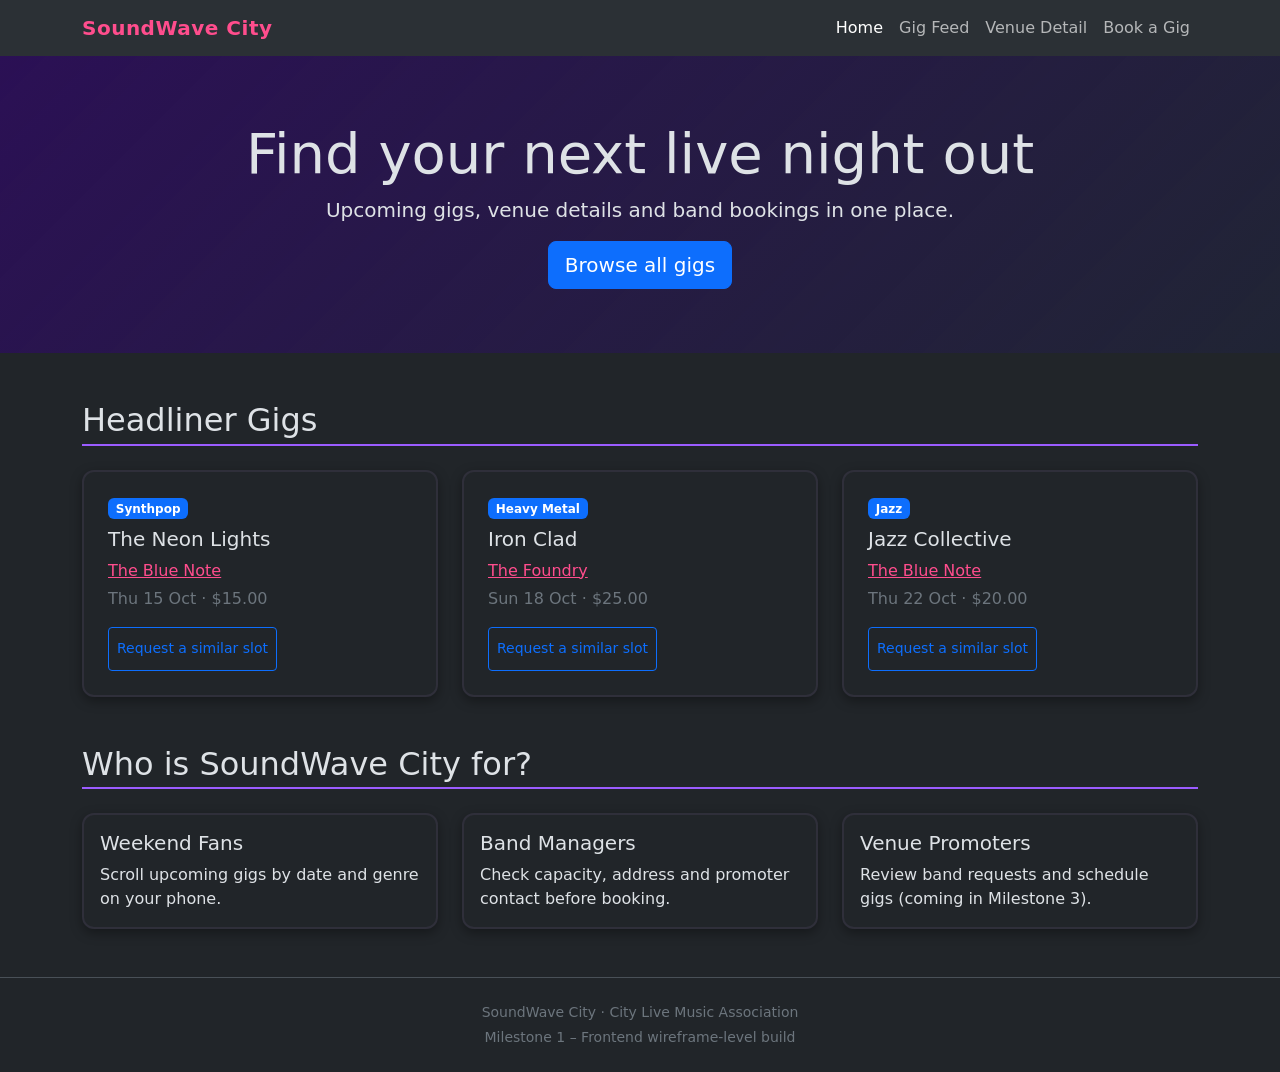
==== index.html @ bd3ba124 "Add files via upload" ====
<!DOCTYPE html>
<html lang="en" data-bs-theme="dark">
<head>
<meta charset="UTF-8">
<meta name="viewport" content="width=device-width, initial-scale=1.0">
<title>Home | SoundWave City</title>
<link href="https://cdn.jsdelivr.net/npm/bootstrap@5.3.3/dist/css/bootstrap.min.css" rel="stylesheet">
<link rel="stylesheet" href="styles.css">
</head>
<body>
<header>
<a class="visually-hidden-focusable skip-link" href="#main">Skip to main content</a>
<nav class="navbar navbar-expand-lg bg-body-tertiary" aria-label="Main navigation">
 <div class="container">
  <a class="navbar-brand brand" href="index.html">SoundWave City</a>
  <button class="navbar-toggler" type="button" data-bs-toggle="collapse" data-bs-target="#mainNav" aria-controls="mainNav" aria-expanded="false" aria-label="Toggle navigation"><span class="navbar-toggler-icon"></span></button>
  <div class="collapse navbar-collapse" id="mainNav"><ul class="navbar-nav ms-auto"><li class="nav-item"><a class="nav-link active" href="index.html" aria-current="page">Home</a></li><li class="nav-item"><a class="nav-link" href="gigs.html">Gig Feed</a></li><li class="nav-item"><a class="nav-link" href="venue.html">Venue Detail</a></li><li class="nav-item"><a class="nav-link" href="booking.html">Book a Gig</a></li></ul></div>
 </div>
</nav>
</header>
<main id="main">
<section class="hero-banner text-center">
 <div class="container">
  <h1 class="display-4">Find your next live night out</h1>
  <p class="lead">Upcoming gigs, venue details and band bookings in one place.</p>
  <a class="btn btn-primary btn-lg" href="gigs.html">Browse all gigs</a>
 </div>
</section>
<section class="container my-5" aria-labelledby="headliners">
 <h2 id="headliners" class="section-title">Headliner Gigs</h2>
 <div class="row g-4">
  <article class="col-12 col-md-6 col-lg-4">
   <div class="card gig-card h-100">
    <div class="card-body p-4">
     <span class="badge text-bg-primary mb-2">Synthpop</span>
     <h3 class="card-title h5">The Neon Lights</h3>
     <p class="card-text mb-1"><a class="venue-link" href="venue.html">The Blue Note</a></p>
     <p class="card-text text-secondary"><time datetime="2026-10-15">Thu 15 Oct</time> &middot; $15.00</p>
     <a class="btn btn-outline-primary btn-sm" href="booking.html">Request a similar slot</a>
    </div>
   </div>
  </article>
  <article class="col-12 col-md-6 col-lg-4">
   <div class="card gig-card h-100">
    <div class="card-body p-4">
     <span class="badge text-bg-primary mb-2">Heavy Metal</span>
     <h3 class="card-title h5">Iron Clad</h3>
     <p class="card-text mb-1"><a class="venue-link" href="venue.html">The Foundry</a></p>
     <p class="card-text text-secondary"><time datetime="2026-10-18">Sun 18 Oct</time> &middot; $25.00</p>
     <a class="btn btn-outline-primary btn-sm" href="booking.html">Request a similar slot</a>
    </div>
   </div>
  </article>
  <article class="col-12 col-md-6 col-lg-4">
   <div class="card gig-card h-100">
    <div class="card-body p-4">
     <span class="badge text-bg-primary mb-2">Jazz</span>
     <h3 class="card-title h5">Jazz Collective</h3>
     <p class="card-text mb-1"><a class="venue-link" href="venue.html">The Blue Note</a></p>
     <p class="card-text text-secondary"><time datetime="2026-10-22">Thu 22 Oct</time> &middot; $20.00</p>
     <a class="btn btn-outline-primary btn-sm" href="booking.html">Request a similar slot</a>
    </div>
   </div>
  </article>
 </div>
</section>
<section class="container my-5" aria-labelledby="who">
 <h2 id="who" class="section-title">Who is SoundWave City for?</h2>
 <div class="row g-4">
  <article class="col-12 col-md-4"><div class="card h-100 p-3"><h3 class="h5">Weekend Fans</h3><p class="mb-0">Scroll upcoming gigs by date and genre on your phone.</p></div></article>
  <article class="col-12 col-md-4"><div class="card h-100 p-3"><h3 class="h5">Band Managers</h3><p class="mb-0">Check capacity, address and promoter contact before booking.</p></div></article>
  <article class="col-12 col-md-4"><div class="card h-100 p-3"><h3 class="h5">Venue Promoters</h3><p class="mb-0">Review band requests and schedule gigs (coming in Milestone 3).</p></div></article>
 </div>
</section>
</main>
<footer class="py-4 mt-5 border-top">
 <div class="container text-center small text-secondary">
  <p class="mb-1">SoundWave City &middot; City Live Music Association</p>
  <p class="mb-0">Milestone 1 &ndash; Frontend wireframe-level build</p>
 </div>
</footer>
<script src="https://cdn.jsdelivr.net/npm/bootstrap@5.3.3/dist/js/bootstrap.bundle.min.js"></script>
</body>
</html>
---- styles.css ----
/* SoundWave City - Milestone 1 (mobile-first base styles) */
:root {
  --brand-purple: #9b5cff;
  --brand-pink: #ff4d8d;
  --border-dark: #2f2f3a;
}
body { font-family: system-ui, -apple-system, sans-serif; }
.brand { color: var(--brand-pink) !important; font-weight: 700; letter-spacing: .5px; }
.section-title { border-bottom: 2px solid var(--brand-purple); padding-bottom: .25rem; margin-bottom: 1.5rem; }
.hero-banner {
  background: linear-gradient(135deg, #2b1055, #7597de20), #14141c;
  padding: 4rem 1rem;
}
.gig-card, .card {
  border: 2px solid var(--border-dark);
  border-radius: 12px;
  box-shadow: 0 4px 12px rgba(0, 0, 0, .35);
}
.venue-link { color: var(--brand-pink); }
.card:focus-visible, .btn:focus-visible, .nav-link:focus-visible, a:focus-visible {
  outline: 3px solid var(--brand-pink);
  outline-offset: 4px;
}
.skip-link { position: absolute; z-index: 10; padding: .5rem 1rem; background: #fff; color: #000; }
.btn { min-height: 44px; display: inline-flex; align-items: center; }

/* Custom media query: hide decorative hero banner on mobile (<768px) */
@media (max-width: 767.98px) {
  .hero-banner { background: none; padding: 1.5rem 1rem; }
  .hero-banner .lead { display: none; } /* hide non-essential text on small screens */
  .card-title { font-size: 1.25rem; }
}
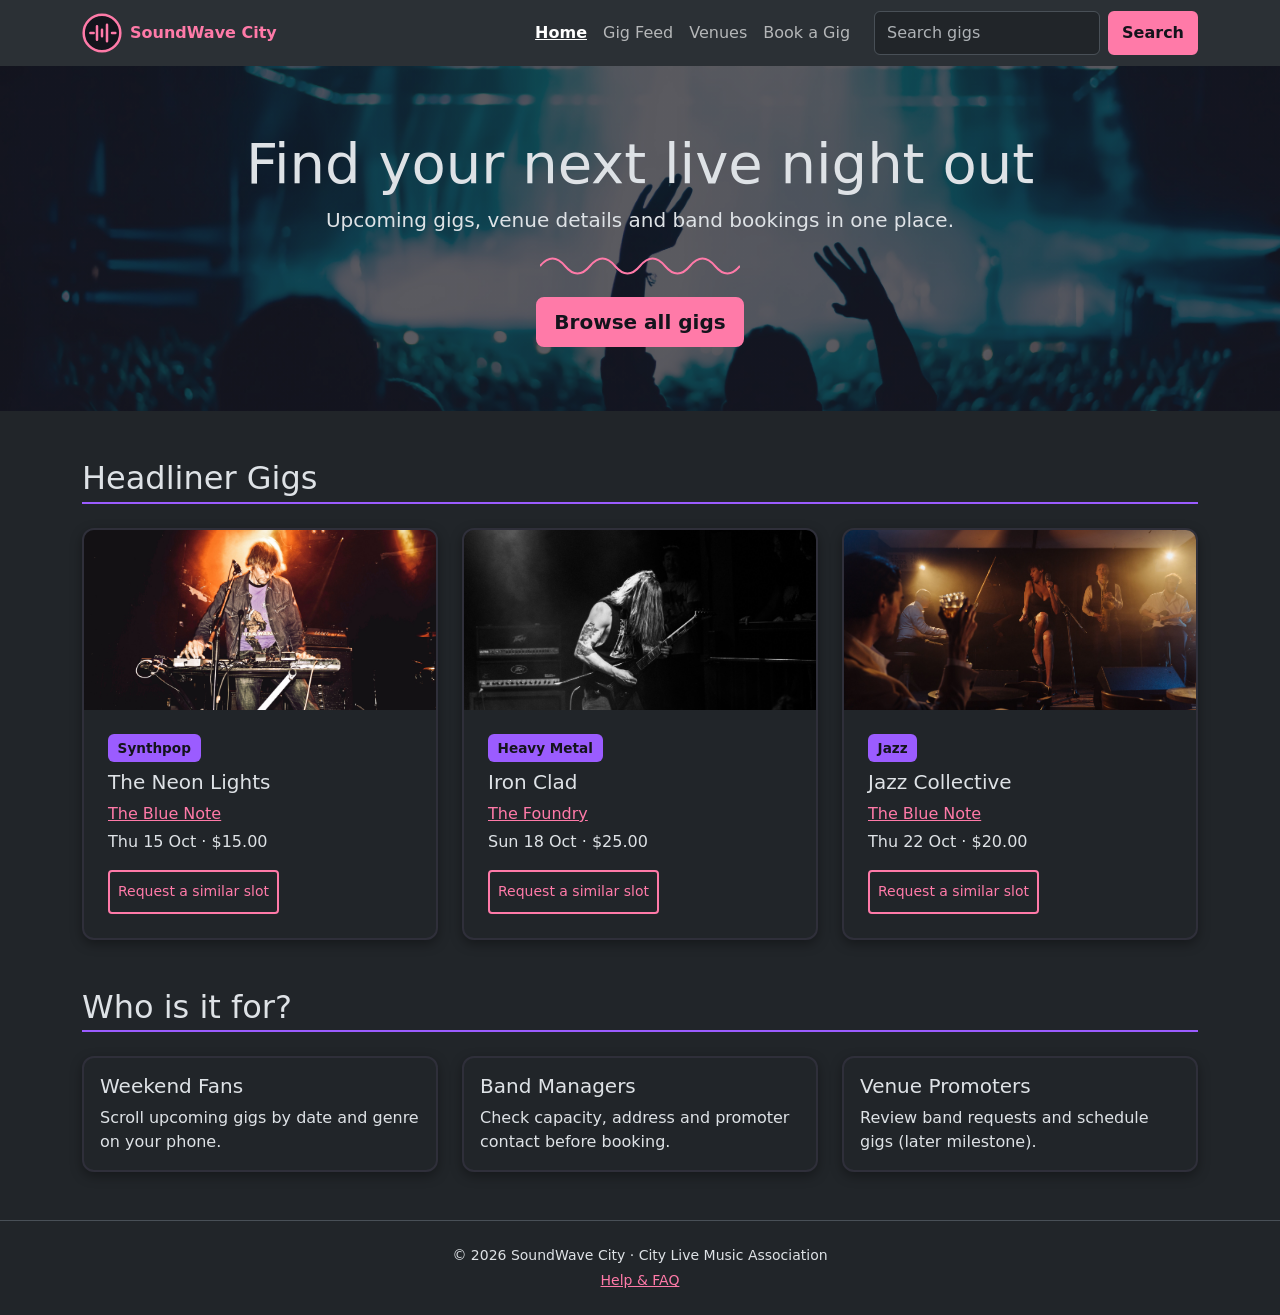
==== commit b2319d18: "Add files via upload" ====
--- a/index.html
+++ b/index.html
@@ -8,22 +8,36 @@
 <link rel="stylesheet" href="styles.css">
 </head>
 <body>
+<!-- site header: logo, name, nav and search are the same on every page -->
 <header>
 <a class="visually-hidden-focusable skip-link" href="#main">Skip to main content</a>
 <nav class="navbar navbar-expand-lg bg-body-tertiary" aria-label="Main navigation">
  <div class="container">
-  <a class="navbar-brand brand" href="index.html">SoundWave City</a>
+  <div class="d-flex align-items-center gap-2">
+   <a class="navbar-brand m-0" href="index.html"><img src="images/logo.svg" alt="SoundWave City - go to homepage" width="40" height="40"></a>
+   <span class="brand-name">SoundWave City</span>
+  </div>
   <button class="navbar-toggler" type="button" data-bs-toggle="collapse" data-bs-target="#mainNav" aria-controls="mainNav" aria-expanded="false" aria-label="Toggle navigation"><span class="navbar-toggler-icon"></span></button>
-  <div class="collapse navbar-collapse" id="mainNav"><ul class="navbar-nav ms-auto"><li class="nav-item"><a class="nav-link active" href="index.html" aria-current="page">Home</a></li><li class="nav-item"><a class="nav-link" href="gigs.html">Gig Feed</a></li><li class="nav-item"><a class="nav-link" href="venue.html">Venue Detail</a></li><li class="nav-item"><a class="nav-link" href="booking.html">Book a Gig</a></li></ul></div>
+  <!-- collapses into the burger menu under 992px -->
+  <div class="collapse navbar-collapse" id="mainNav">
+   <ul class="navbar-nav ms-auto mb-2 mb-lg-0"><li class="nav-item"><a class="nav-link active" href="index.html" aria-current="page">Home</a></li><li class="nav-item"><a class="nav-link" href="gigs.html">Gig Feed</a></li><li class="nav-item"><a class="nav-link" href="venue.html">Venues</a></li><li class="nav-item"><a class="nav-link" href="booking.html">Book a Gig</a></li></ul>
+   <form class="d-flex ms-lg-3" role="search" action="gigs.html" method="get">
+    <label for="site-search" class="visually-hidden">Search bands, venues or genres</label>
+    <input class="form-control me-2" id="site-search" type="search" name="q" placeholder="Search gigs">
+    <button class="btn btn-brand" type="submit">Search</button>
+   </form>
+  </div>
  </div>
 </nav>
 </header>
 <main id="main">
+<!-- hero: the wave image is only decoration so alt is empty -->
 <section class="hero-banner text-center">
  <div class="container">
   <h1 class="display-4">Find your next live night out</h1>
   <p class="lead">Upcoming gigs, venue details and band bookings in one place.</p>
-  <a class="btn btn-primary btn-lg" href="gigs.html">Browse all gigs</a>
+  <img class="hero-wave" src="images/hero-wave.svg" alt="">
+  <a class="btn btn-brand btn-lg" href="gigs.html">Browse all gigs</a>
  </div>
 </section>
 <section class="container my-5" aria-labelledby="headliners">
@@ -31,52 +45,56 @@
  <div class="row g-4">
   <article class="col-12 col-md-6 col-lg-4">
    <div class="card gig-card h-100">
+    <img class="gig-photo card-img-top" src="images/pexels-hans-eiskonen-3333610-15260791.jpg" alt="Synth player performing live on stage" loading="lazy">
     <div class="card-body p-4">
-     <span class="badge text-bg-primary mb-2">Synthpop</span>
+     <span class="genre-badge mb-2">Synthpop</span>
      <h3 class="card-title h5">The Neon Lights</h3>
-     <p class="card-text mb-1"><a class="venue-link" href="venue.html">The Blue Note</a></p>
-     <p class="card-text text-secondary"><time datetime="2026-10-15">Thu 15 Oct</time> &middot; $15.00</p>
-     <a class="btn btn-outline-primary btn-sm" href="booking.html">Request a similar slot</a>
+     <p class="card-text mb-1"><a href="venue.html#the-blue-note">The Blue Note</a></p>
+     <p class="card-text"><time datetime="2026-10-15">Thu 15 Oct</time> &middot; $15.00</p>
+     <a class="btn btn-brand-outline btn-sm" href="booking.html">Request a similar slot</a>
     </div>
    </div>
   </article>
   <article class="col-12 col-md-6 col-lg-4">
    <div class="card gig-card h-100">
+    <img class="gig-photo card-img-top" src="images/pexels-theshuttervision-11974580.jpg" alt="Metal guitarist performing at a concert" loading="lazy">
     <div class="card-body p-4">
-     <span class="badge text-bg-primary mb-2">Heavy Metal</span>
+     <span class="genre-badge mb-2">Heavy Metal</span>
      <h3 class="card-title h5">Iron Clad</h3>
-     <p class="card-text mb-1"><a class="venue-link" href="venue.html">The Foundry</a></p>
-     <p class="card-text text-secondary"><time datetime="2026-10-18">Sun 18 Oct</time> &middot; $25.00</p>
-     <a class="btn btn-outline-primary btn-sm" href="booking.html">Request a similar slot</a>
+     <p class="card-text mb-1"><a href="venue.html#the-foundry">The Foundry</a></p>
+     <p class="card-text"><time datetime="2026-10-18">Sun 18 Oct</time> &middot; $25.00</p>
+     <a class="btn btn-brand-outline btn-sm" href="booking.html">Request a similar slot</a>
     </div>
    </div>
   </article>
   <article class="col-12 col-md-6 col-lg-4">
    <div class="card gig-card h-100">
+    <img class="gig-photo card-img-top" src="images/pexels-cottonbro-9419405.jpg" alt="Jazz band playing together on stage" loading="lazy">
     <div class="card-body p-4">
-     <span class="badge text-bg-primary mb-2">Jazz</span>
+     <span class="genre-badge mb-2">Jazz</span>
      <h3 class="card-title h5">Jazz Collective</h3>
-     <p class="card-text mb-1"><a class="venue-link" href="venue.html">The Blue Note</a></p>
-     <p class="card-text text-secondary"><time datetime="2026-10-22">Thu 22 Oct</time> &middot; $20.00</p>
-     <a class="btn btn-outline-primary btn-sm" href="booking.html">Request a similar slot</a>
+     <p class="card-text mb-1"><a href="venue.html#the-blue-note">The Blue Note</a></p>
+     <p class="card-text"><time datetime="2026-10-22">Thu 22 Oct</time> &middot; $20.00</p>
+     <a class="btn btn-brand-outline btn-sm" href="booking.html">Request a similar slot</a>
     </div>
    </div>
   </article>
  </div>
 </section>
 <section class="container my-5" aria-labelledby="who">
- <h2 id="who" class="section-title">Who is SoundWave City for?</h2>
+ <h2 id="who" class="section-title">Who is it for?</h2>
  <div class="row g-4">
   <article class="col-12 col-md-4"><div class="card h-100 p-3"><h3 class="h5">Weekend Fans</h3><p class="mb-0">Scroll upcoming gigs by date and genre on your phone.</p></div></article>
   <article class="col-12 col-md-4"><div class="card h-100 p-3"><h3 class="h5">Band Managers</h3><p class="mb-0">Check capacity, address and promoter contact before booking.</p></div></article>
-  <article class="col-12 col-md-4"><div class="card h-100 p-3"><h3 class="h5">Venue Promoters</h3><p class="mb-0">Review band requests and schedule gigs (coming in Milestone 3).</p></div></article>
+  <article class="col-12 col-md-4"><div class="card h-100 p-3"><h3 class="h5">Venue Promoters</h3><p class="mb-0">Review band requests and schedule gigs (later milestone).</p></div></article>
  </div>
 </section>
 </main>
+<!-- footer: copyright and a help link -->
 <footer class="py-4 mt-5 border-top">
- <div class="container text-center small text-secondary">
-  <p class="mb-1">SoundWave City &middot; City Live Music Association</p>
-  <p class="mb-0">Milestone 1 &ndash; Frontend wireframe-level build</p>
+ <div class="container text-center small">
+  <p class="mb-1">&copy; 2026 SoundWave City &middot; City Live Music Association</p>
+  <p class="mb-0"><a href="booking.html#help">Help &amp; FAQ</a></p>
  </div>
 </footer>
 <script src="https://cdn.jsdelivr.net/npm/bootstrap@5.3.3/dist/js/bootstrap.bundle.min.js"></script>
--- a/styles.css
+++ b/styles.css
@@ -1,32 +1,103 @@
-/* SoundWave City - Milestone 1 (mobile-first base styles) */
+/* ==========================================================
+   SoundWave City - Milestone 1 stylesheet
+   Base styles first, then one media query at the bottom.
+   ========================================================== */
+
+/* brand colours live here so I only change them in one place */
 :root {
-  --brand-purple: #9b5cff;
-  --brand-pink: #ff4d8d;
+  --brand-primary: #ff7aa8;   /* pink, used for buttons + links */
+  --brand-secondary: #9b5cff; /* purple, used for borders + badges */
+  --brand-dark: #14141c;      /* near black, text on pink buttons */
   --border-dark: #2f2f3a;
+  --hero-start: #2b1055;
+  --hero-end: #14141c;
+  --hero-overlay: rgba(20, 20, 28, 0.7); /* dark layer so the text stays readable on the photo */
+  --skip-bg: #ffffff;
+  --skip-text: #000000;
 }
+
 body { font-family: system-ui, -apple-system, sans-serif; }
-.brand { color: var(--brand-pink) !important; font-weight: 700; letter-spacing: .5px; }
-.section-title { border-bottom: 2px solid var(--brand-purple); padding-bottom: .25rem; margin-bottom: 1.5rem; }
+
+/* logo + name in the header */
+.brand-name { font-weight: 700; color: var(--brand-primary); }
+
+/* links in brand colour (bootstrap link colour was too dark on this bg) */
+a { color: var(--brand-primary); }
+
+/* "you are here" in the nav: bold + underline, not just colour */
+.nav-link.active,
+.breadcrumb-item.active {
+  font-weight: 700;
+  text-decoration: underline;
+}
+
+/* skip link only shows when you tab to it */
+.skip-link {
+  position: absolute;
+  z-index: 10;
+  padding: 0.5rem 1rem;
+  background: var(--skip-bg);
+  color: var(--skip-text);
+}
+
+.section-title {
+  border-bottom: 2px solid var(--brand-secondary);
+  padding-bottom: 0.25rem;
+  margin-bottom: 1.5rem;
+}
+
+/* hero on the home page */
 .hero-banner {
-  background: linear-gradient(135deg, #2b1055, #7597de20), #14141c;
+  /* photo behind a dark overlay, gradient is the fallback if the image is missing */
+  background: linear-gradient(var(--hero-overlay), var(--hero-overlay)), url("images/pexels-sebastian-ervi-866902-1763067.jpg") center / cover, linear-gradient(135deg, var(--hero-start), var(--hero-end));
   padding: 4rem 1rem;
 }
-.gig-card, .card {
+.hero-wave { display: block; width: 200px; max-width: 100%; margin: 1rem auto; }
+
+/* gig photos: same height, cropped with object-fit like the market-cover in the lab */
+.gig-photo { height: 180px; width: 100%; object-fit: cover; border-radius: 10px 10px 0 0; }
+
+/* cards: padding is on the card-body in the html, border + radius + shadow here */
+.card {
   border: 2px solid var(--border-dark);
   border-radius: 12px;
-  box-shadow: 0 4px 12px rgba(0, 0, 0, .35);
+  box-shadow: 0 4px 12px rgba(0, 0, 0, 0.35);
 }
-.venue-link { color: var(--brand-pink); }
-.card:focus-visible, .btn:focus-visible, .nav-link:focus-visible, a:focus-visible {
-  outline: 3px solid var(--brand-pink);
-  outline-offset: 4px;
+/* scroll-to venue from a gig card: highlight the one you landed on */
+.venue-card:target,
+article:target .venue-card { border-color: var(--brand-primary); }
+
+.genre-badge {
+  display: inline-block;
+  padding: 0.25rem 0.6rem;
+  border-radius: 6px;
+  background: var(--brand-secondary);
+  color: var(--brand-dark);
+  font-weight: 600;
+  font-size: 0.85rem;
 }
-.skip-link { position: absolute; z-index: 10; padding: .5rem 1rem; background: #fff; color: #000; }
-.btn { min-height: 44px; display: inline-flex; align-items: center; }
 
-/* Custom media query: hide decorative hero banner on mobile (<768px) */
+/* buttons (44px tall so they are easy to tap) */
+.btn { min-height: 44px; display: inline-flex; align-items: center; justify-content: center; }
+.btn-brand { background: var(--brand-primary); color: var(--brand-dark); border: 2px solid var(--brand-primary); font-weight: 600; }
+.btn-brand:hover { background: transparent; color: var(--brand-primary); }
+.btn-brand-outline { background: transparent; color: var(--brand-primary); border: 2px solid var(--brand-primary); }
+.btn-brand-outline:hover { background: var(--brand-primary); color: var(--brand-dark); }
+
+/* visible focus ring for keyboard users */
+a:focus-visible,
+.btn:focus-visible,
+.form-control:focus-visible,
+.form-select:focus-visible,
+summary:focus-visible {
+  outline: 3px solid var(--brand-primary);
+  outline-offset: 3px;
+}
+
+/* small screens (under 768px): hide the decoration + the long hero text.
+   used max-width like the AGRI-104 lab */
 @media (max-width: 767.98px) {
-  .hero-banner { background: none; padding: 1.5rem 1rem; }
-  .hero-banner .lead { display: none; } /* hide non-essential text on small screens */
-  .card-title { font-size: 1.25rem; }
+  .hero-banner { padding: 1.5rem 1rem; }
+  .hero-banner .lead,
+  .hero-wave { display: none; }
 }
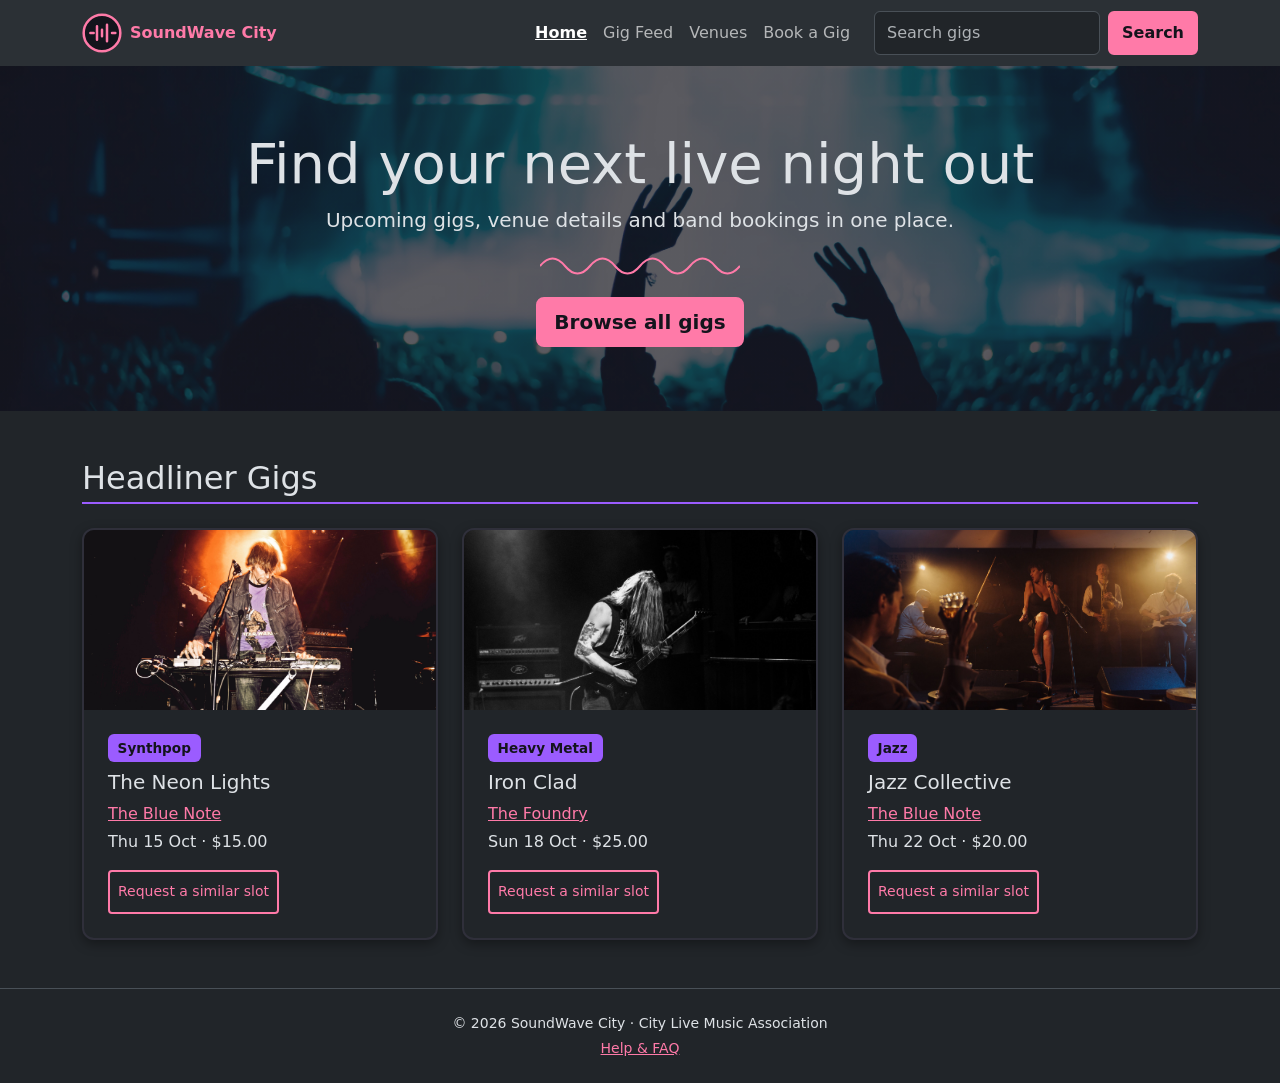
==== commit 294b9c8a: "Update index.html" ====
--- a/index.html
+++ b/index.html
@@ -81,14 +81,6 @@
   </article>
  </div>
 </section>
-<section class="container my-5" aria-labelledby="who">
- <h2 id="who" class="section-title">Who is it for?</h2>
- <div class="row g-4">
-  <article class="col-12 col-md-4"><div class="card h-100 p-3"><h3 class="h5">Weekend Fans</h3><p class="mb-0">Scroll upcoming gigs by date and genre on your phone.</p></div></article>
-  <article class="col-12 col-md-4"><div class="card h-100 p-3"><h3 class="h5">Band Managers</h3><p class="mb-0">Check capacity, address and promoter contact before booking.</p></div></article>
-  <article class="col-12 col-md-4"><div class="card h-100 p-3"><h3 class="h5">Venue Promoters</h3><p class="mb-0">Review band requests and schedule gigs (later milestone).</p></div></article>
- </div>
-</section>
 </main>
 <!-- footer: copyright and a help link -->
 <footer class="py-4 mt-5 border-top">
@@ -99,4 +91,4 @@
 </footer>
 <script src="https://cdn.jsdelivr.net/npm/bootstrap@5.3.3/dist/js/bootstrap.bundle.min.js"></script>
 </body>
-</html>+</html>
